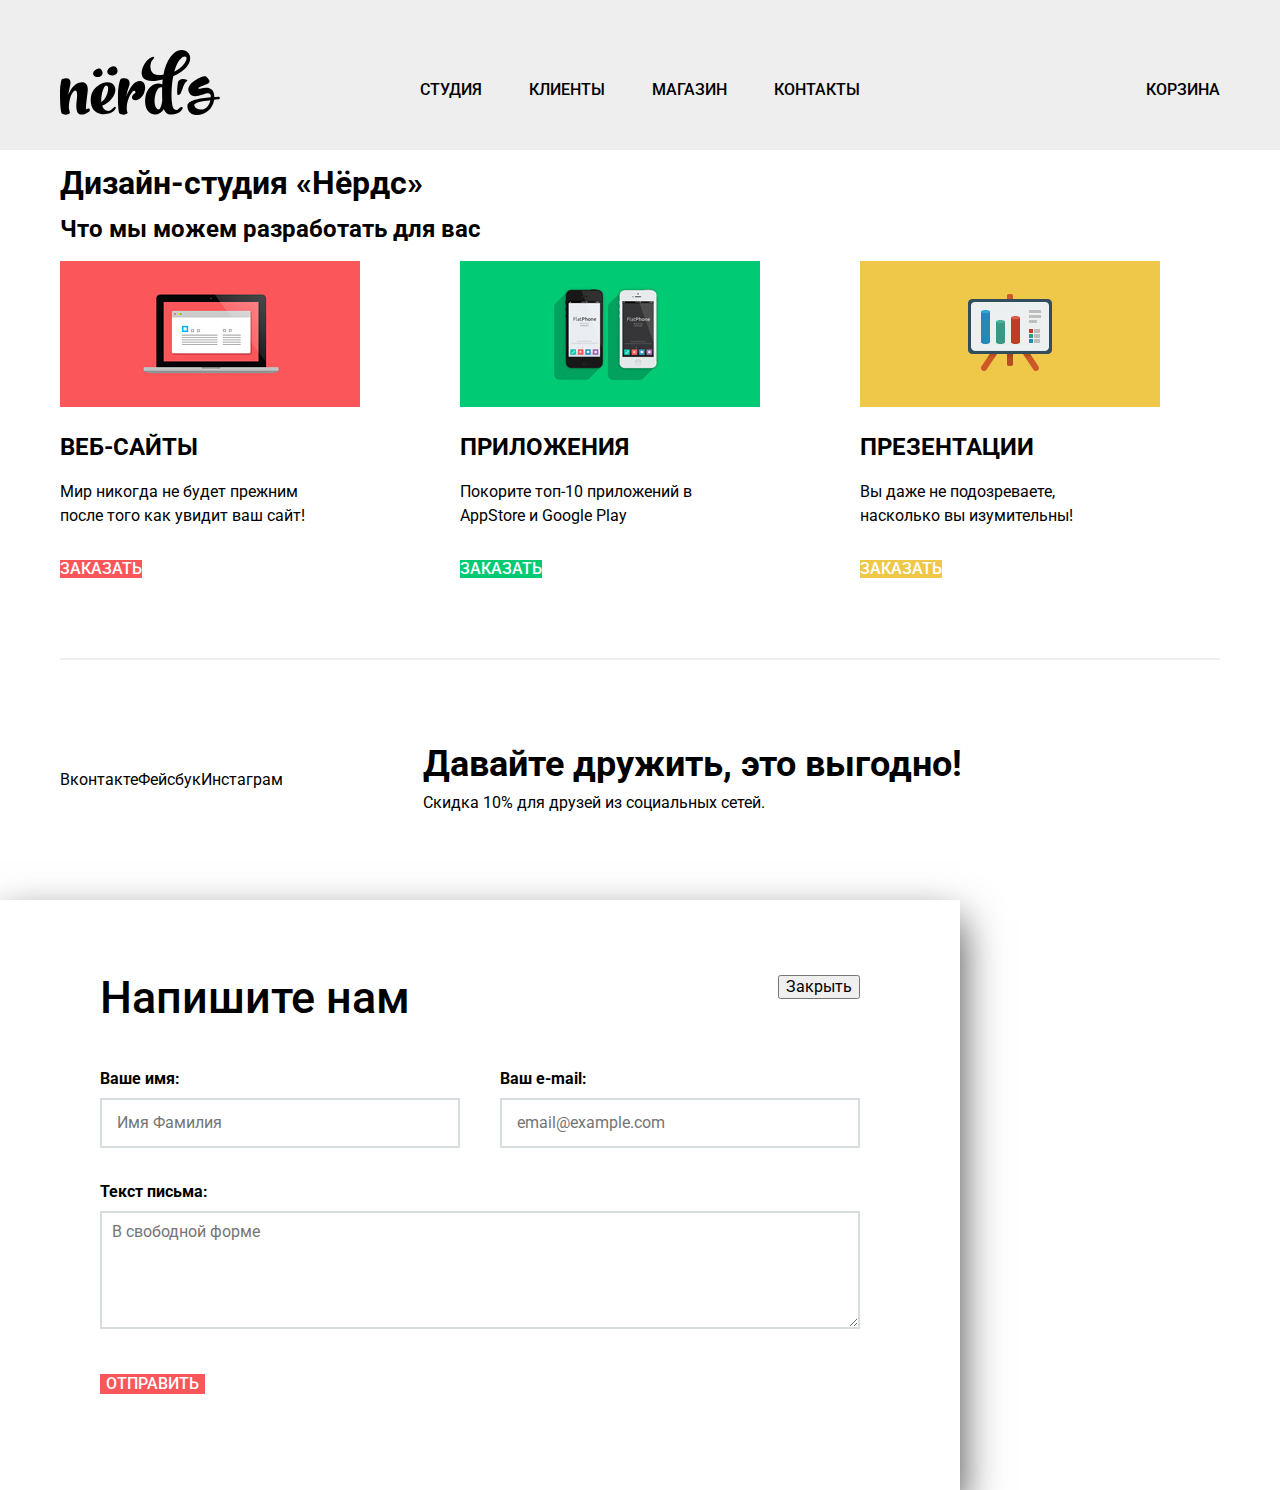
==== index.html @ fef97f1f "Основное задание: начинаем строить сетку личного проекта на флексах" ====
<!DOCTYPE html>
<html lang="ru">
<head>
    <meta charset="utf-8">
    <title> Дизайн-студия «Нёрдс»</title>
    <link href="https://fonts.googleapis.com/css?family=Roboto:400,500,700" rel="stylesheet">
    <link href="css/normalize.css" rel="stylesheet">
    <link href="css/style.css" rel="stylesheet">
</head>
<body>
    <header class="main-header">
        <div class="container">
            <nav class="main-navigation">
                <a class="main-header-logo" href="#">
                    <img src="img/nerds-logo.svg" width="160" height="65" alt="Логотип Дизайн-студии «Нёрдс»">
                </a>
                <ul class="site-navigation">
                    <li>
                        <a href="#">Студия</a>
                    </li>
                    <li>
                        <a href="#">Клиенты</a>
                    </li>
                    <li>
                        <a href="catalog.html">Магазин</a>
                    </li>
                    <li>
                        <a href="#">Контакты</a>
                    </li>
                </ul>
                <ul class="cart">
                    <li>
                        <a href="cart.html">Корзина</a>
                    </li>
                </ul>
            </nav>         
        </div>
    </header>  
    <main class="container">
        <h1 class="visually-hidden">Дизайн-студия «Нёрдс»</h1>
      
        <section class="developments">
            <h2 class="visually-hidden">Что мы можем разработать для вас</h2>
            <ul class="developments-list">
                <li class="development-item">
                    <h3>Веб-сайты</h3>
                    <img src="img/illustration-1.jpg" width="300" height="146" alt="Веб-сайты">
                    <p>
                        Мир никогда не будет прежним
                        после того как увидит ваш сайт!
                    </p>
                    <a class="button btn-buy-site" href="#">Заказать</a>            
                </li>
                <li class="development-item">
                    <h3>Приложения</h3>
                    <img src="img/illustration-2.jpg" width="300" height="146" alt="Приложения">
                    <p>
                        Покорите топ-10 приложений в
                        AppStore и Google Play
                    </p>
                    <a class="button btn-buy-app" href="#">Заказать</a>            
                </li>
                <li class="development-item">
                    <h3>Презентации</h3>
                    <img src="img/illustration-3.jpg" width="300" height="146" alt="Презентации">
                    <p>
                        Вы даже не подозреваете, 
                        насколько вы изумительны!
                    </p>
                    <a class="button btn-buy-presentation" href="#">Заказать</a>            
                </li>
            </ul>
        </section>

    </main>

    <footer class="main-footer container">
        <ul class="footer-social">
            <li>
                <a class="social-button vk" href="#">Вконтакте</a>
            </li>
            <li>
                <a class="social-button fb" href="#">Фейсбук</a>
            </li>
            <li>
                <a class="social-button inst" href="#">Инстаграм</a>
            </li>
        </ul>
        <p class="footer-text">
            <b>Давайте дружить, это выгодно!</b>
            <span>Скидка 10% для друзей из социальных сетей.</span>
        </p>
    </footer>

    <section class="modal-write-us">
        <h2>Напишите нам</h2>
        <form class="write-us-form" action="https://echo.htmlacademy.ru" method="post">
            <p>
                <label class="sub-name" for="name">Ваше имя:</label>
                <input class="name" id="name" type="text" name="name" placeholder="Имя Фамилия">
            </p>
            <p>
                <label class="sub-email" for="email">Ваш e-mail:</label>
                <input class="email" id="email" type="email" name="email" placeholder="email@example.com">
            </p>
            <p>
                <label class="sub-message" for="message">Текст письма:</label>
                <textarea class="message" id="message" name="message" placeholder="В свободной форме"></textarea>
            </p>
            <button class="button btn-write-us" type="submit">Отправить</button>
        </form>
        <button class="modal-close" type="button">Закрыть</button>
    </section>
</body>
</html>
---- css/style.css ----
body {
    margin: 0;
    padding: 0;
  
    font-family: "Roboto", Arial, sans-serif;
    font-size: 16px;
    line-height: 24px;
    font-weight: 400;
    color: #000000;
    
    background-color: #ffffff;
}

a {
    text-decoration: none;
}

.button {
    font: inherit;
    line-height: 18px;
    font-weight: 500;
    color: #ffffff;
  
    text-align: center;    
    vertical-align: middle;
    text-transform: uppercase;
  
    background-color: #fb565a;
    border: none;
}

.button:hover,
.button:focus {
    background-color: #e74246;
}

.button:active {
    color: rgba(255,255,255,0.3);

    background-color: #d7373b;
    box-shadow: inset 0px 3px 0 0 rgba(0, 1, 1, 0.1);
}

.container {
    max-width: 1160px;
    margin: 0 auto;
    padding: 0 20px;
}

.main-header {
    width: 100%;

    background-color: #eeeeee;
}

.site-navigation,
.cart,
.developments-list {
    list-style: none;
    margin: 0;
    padding: 0;
}

.site-navigation a,
.cart a {
    display: block;
    height: 34px;

    font-weight: 500;
    text-transform: uppercase;
    color: #000000;
}


.main-navigation {
    display: flex;
    padding-top:50px;
    padding-bottom: 35px;
    
    font-size: 16px;
    line-height: 30px;
    color: #000000;
}

.main-header-logo {
    width: 160px;
    height: 65px;
    margin-right: 200px;
}

.site-navigation {
    display: flex;
    justify-content: space-between;
    width: 440px;
    margin-top: 25px;
}

.cart {
    width: 80px;
    margin-top: 25px;
    margin-left:auto;

    text-align: right;  
}

.site-navigation a:hover,
.site-navigation a:focus,
.cart a:hover,
.cart a:focus {
    color: #fb565a;
}

.site-navigation a:active,
.cart:active a {
    color: rgba(0,0,0,0.3);
}
.site-navigation-current {
    border-bottom: 2px solid #fb565a;
}

.main-header-logo:hover {
    opacity: 0.8;
}

.main-header-logo:active {
    opacity: 0.3;
}

.developments-list {
    display: flex;
    padding-bottom: 80px;

    border-bottom: 2px solid #eeeeee;
}

.development-item {
    display: flex;
    flex-direction: column;
    width: 300px;
    margin-right: 100px;
}

.development-item h3 {
    margin:25px 0;
    padding:0;

    font-size: 24px;
    line-height: 30px;
    font-weight: 700;
    text-transform: uppercase;
}

.development-item p {
    margin:0;
    margin-top: -7px;
    padding:0;
    margin-bottom: 32px;
    width: 250px;

    text-align: left;
}

.development-item img {
    width: 300px;
    height: 146px;

    order: -1;
}

.development-item a {
    align-self: flex-start;
}

.btn-buy-app {
    background-color: #00ca74;
}

.btn-buy-app:hover,
.btn-buy-app:focus {
    background-color: #00bc6c;
}

.btn-buy-app:active {
    background-color: #00aa62;
}

.btn-buy-presentation {
    background-color: #efc84a;
}

.btn-buy-presentation:hover,
.btn-buy-presentation:focus {
    background-color: #eab534;
}

.btn-buy-presentation:active {
    background-color: #e5a722;
}

.main-columns {
    display:flex;
    justify-content: space-between;
}

.main-title {
    margin: 0;
    margin-bottom: 60px;
    padding: 43px 0 109px;

    font-size: 55px;
    line-height: 55px;
    font-weight: 500;
    text-align: center;
    color: #000000;

    background-color: #eeeeee;
}

.filters h2 {
    margin: 0;
    padding: 0;
}

.filters fieldset {
    margin:0;
    padding:0;

    border: none;
}

.filters fieldset:not(:last-child) {
    margin-bottom: 47px;
}

.filters legend {
    margin-bottom: 15px;

    font-size: 18px;
    line-height: 30px;
    font-weight: 700;
    text-transform: uppercase;
    color: #000000;
}

.filters ul {
    margin:0;
    padding:0;

    line-height: 20px;
    list-style: none; 
    color: #283136;
}

.filter-grid {
    display: flex;
    flex-direction: column;
    justify-content: space-between;
    min-height: 100px;
}

.filter-features {
    display: flex;
    flex-direction: column;
    justify-content: space-between;
    min-height: 180px;
}

.filter-input:disabled + label {
    opacity: 0.3;
}

.btn-filter {
    color: #000000;

    background-color: #eeeeee;
}

.btn-filter:hover,
.btn-filter:focus {
    background-color: #dfdfdf;
}

.btn-filter:active {
    color: rgba(0,0,0,0.3);

    background-color: #d5d5d5;
}

.catalog {
    width: 760px;
}

.catalog-list {
    display: flex;
    justify-content: space-between;
    flex-wrap: wrap;
    margin:0;
    padding:0;

    text-align: center;
    line-height: 18px;
    list-style: none; 
    color: #666666;
}

.catalog-item {
    width: 360px;
    margin-bottom: 33px;
}

.catalog-item-title {
    margin:0;
    padding:0;

    font-size: 18px;
    line-height: 30px;
    font-weight: 700;
    text-align: center;
    text-transform: uppercase;
    color: #000000;
}

.item-description {
    width: 240px;
    margin:0 auto;
    padding:0;

    text-align: center;
}

.catalog-item-image::before {
    content: "";

    display: block;
    width: 360px;
    height: 40px;

    background: url(../img/browser.svg) no-repeat;
    opacity: 0.12;
}

.catalog-item:hover > .catalog-item-image::before {
    opacity: 1;
}

.main-footer {
    display: flex;
    padding: 70px 0;
}

.main-footer a {
    font: inherit;
    color: #000000;
}

.footer-social {
    display: flex;
    align-items: center;
    padding:0;
    margin-right: 140px;

    list-style: none;
}

.footer-text {
    display: flex;
    flex-direction: column;
}

.footer-text b {
    font-size: 36px;
    line-height: 36px;
    font-weight: 700;
    margin-bottom: 10px;
}

.footer-text span {
    font-size: 16px;
    line-height: 22px;
    font-weight: 400;
}

.modal-write-us {
    display:flex;
    flex-direction: column;
    width: 960px;
    height: 590px;
    margin:0;
    padding: 75px 100px 85px;
    box-sizing: border-box; 
    
    font-size: 16px;
    line-height: 18px;
    font-weight: 700;
    color: #000000;
  
    background-color: #ffffff;
    box-shadow: 0px 20px 40px 0 rgba(0, 1, 1, 0.75);
}

.modal-write-us h2 {
    align-self: flex-start;
    margin:0;
    margin-bottom: 50px;
    padding:0;

    font-size: 45px;
    line-height: 45px;
    font-weight: 500;
}

.write-us-form {
    position: relative;

    display:flex;
    flex-wrap: wrap;
    justify-content: space-between;
    margin:0;
    padding:0;
}

.write-us-form p {
    display: flex;
    flex-direction: column;
    margin:0;
    padding:0;
}

.btn-write-us {
    align-self: flex-start;
}

.write-us-form input:not([type=submit]) {
    width: 360px;
    height: 50px;
    margin-top: 10px;
    padding: 0 15px;
    box-sizing: border-box; 
}

.sub-message {
    margin: 35px 0 10px;
}

.message {
    width: 760px;
    height: 118px;
    margin-bottom: 45px;
    padding: 10px;
    box-sizing: border-box;
}

.modal-close {
    position: absolute;

    align-self: flex-end;
}

.modal-write-us input,
.modal-write-us textarea {
    font: inherit;
    color: rgba(68,68,68,0.5);
    font-weight: 400;

    background-color: #ffffff;
    border: 2px solid #d7dcde;
} 

.modal-write-us input:hover,
.modal-write-us textarea:hover {
    border-color: #b4b9bb;
} 

.modal-write-us input:focus,
.modal-write-us textarea:focus {
    color: rgba(68,68,68,1);

    border-color: #000000;
} 

.modal-write-us input:invalid,
.modal-write-us textarea:invalid {
    color: #e74246;

    border-color: #e74246;
}
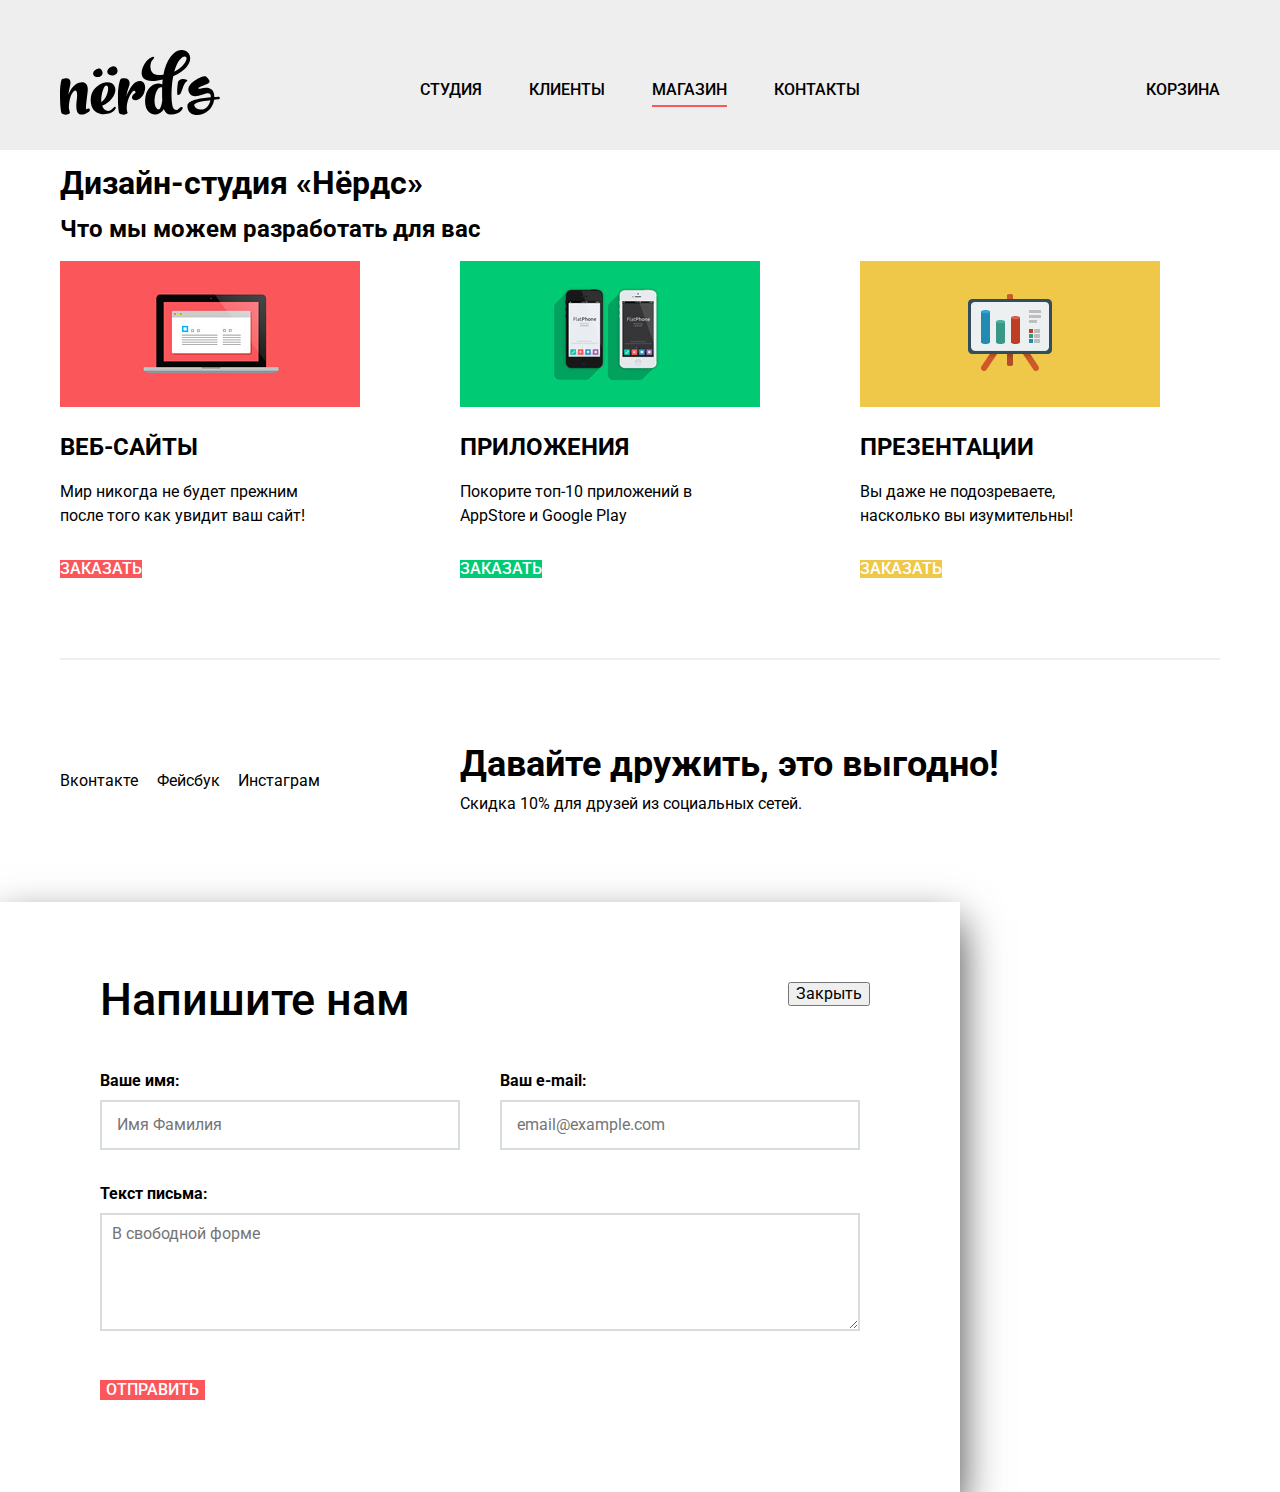
==== commit 78eece3e: "исправлено" ====
--- a/index.html
+++ b/index.html
@@ -9,32 +9,30 @@
 </head>
 <body>
     <header class="main-header">
-        <div class="container">
-            <nav class="main-navigation">
-                <a class="main-header-logo" href="#">
-                    <img src="img/nerds-logo.svg" width="160" height="65" alt="Логотип Дизайн-студии «Нёрдс»">
-                </a>
-                <ul class="site-navigation">
-                    <li>
-                        <a href="#">Студия</a>
-                    </li>
-                    <li>
-                        <a href="#">Клиенты</a>
-                    </li>
-                    <li>
-                        <a href="catalog.html">Магазин</a>
-                    </li>
-                    <li>
-                        <a href="#">Контакты</a>
-                    </li>
-                </ul>
-                <ul class="cart">
-                    <li>
-                        <a href="cart.html">Корзина</a>
-                    </li>
-                </ul>
-            </nav>         
-        </div>
+        <nav class="main-navigation container">
+            <a class="main-header-logo" href="index.html">
+                <img src="img/nerds-logo.svg" width="160" height="65" alt="Логотип Дизайн-студии «Нёрдс»">
+            </a>
+            <ul class="site-navigation">
+                <li>
+                    <a href="#">Студия</a>
+                </li>
+                <li>
+                    <a href="#">Клиенты</a>
+                </li>
+                <li>
+                    <a class="site-navigation-current" href="catalog.html">Магазин</a>
+                </li>
+                <li>
+                    <a href="#">Контакты</a>
+                </li>
+            </ul>
+            <ul class="cart">
+                <li>
+                    <a href="cart.html">Корзина</a>
+                </li>
+            </ul>
+        </nav>         
     </header>  
     <main class="container">
         <h1 class="visually-hidden">Дизайн-студия «Нёрдс»</h1>
--- a/css/style.css
+++ b/css/style.css
@@ -48,8 +48,6 @@
 }
 
 .main-header {
-    width: 100%;
-
     background-color: #eeeeee;
 }
 
@@ -64,7 +62,6 @@
 .site-navigation a,
 .cart a {
     display: block;
-    height: 34px;
 
     font-weight: 500;
     text-transform: uppercase;
@@ -74,7 +71,7 @@
 
 .main-navigation {
     display: flex;
-    padding-top:50px;
+    padding-top: 50px;
     padding-bottom: 35px;
     
     font-size: 16px;
@@ -141,8 +138,8 @@
 }
 
 .development-item h3 {
-    margin:25px 0;
-    padding:0;
+    margin: 25px 0;
+    padding: 0;
 
     font-size: 24px;
     line-height: 30px;
@@ -151,9 +148,9 @@
 }
 
 .development-item p {
-    margin:0;
+    margin: 0;
     margin-top: -7px;
-    padding:0;
+    padding: 0;
     margin-bottom: 32px;
     width: 250px;
 
@@ -161,9 +158,6 @@
 }
 
 .development-item img {
-    width: 300px;
-    height: 146px;
-
     order: -1;
 }
 
@@ -197,8 +191,8 @@
     background-color: #e5a722;
 }
 
-.main-columns {
-    display:flex;
+.catalog-grid {
+    display: flex;
     justify-content: space-between;
 }
 
@@ -222,8 +216,8 @@
 }
 
 .filters fieldset {
-    margin:0;
-    padding:0;
+    margin: 0;
+    padding: 0;
 
     border: none;
 }
@@ -243,26 +237,16 @@
 }
 
 .filters ul {
-    margin:0;
-    padding:0;
+    margin: 0;
+    padding: 0;
 
     line-height: 20px;
     list-style: none; 
     color: #283136;
 }
 
-.filter-grid {
-    display: flex;
-    flex-direction: column;
-    justify-content: space-between;
-    min-height: 100px;
-}
-
-.filter-features {
-    display: flex;
-    flex-direction: column;
-    justify-content: space-between;
-    min-height: 180px;
+.filter li:not(:last-child) {
+    padding-bottom: 20px;
 }
 
 .filter-input:disabled + label {
@@ -294,8 +278,8 @@
     display: flex;
     justify-content: space-between;
     flex-wrap: wrap;
-    margin:0;
-    padding:0;
+    margin: 0;
+    padding: 0;
 
     text-align: center;
     line-height: 18px;
@@ -309,8 +293,8 @@
 }
 
 .catalog-item-title {
-    margin:0;
-    padding:0;
+    margin: 0;
+    padding: 0;
 
     font-size: 18px;
     line-height: 30px;
@@ -322,8 +306,8 @@
 
 .item-description {
     width: 240px;
-    margin:0 auto;
-    padding:0;
+    margin: 0 auto;
+    padding: 0;
 
     text-align: center;
 }
@@ -355,19 +339,18 @@
 
 .footer-social {
     display: flex;
+    justify-content: space-between;
     align-items: center;
-    padding:0;
+    width: 260px;
+    padding: 0;
     margin-right: 140px;
 
     list-style: none;
 }
 
-.footer-text {
-    display: flex;
-    flex-direction: column;
-}
-
 .footer-text b {
+    display: block;
+
     font-size: 36px;
     line-height: 36px;
     font-weight: 700;
@@ -381,11 +364,10 @@
 }
 
 .modal-write-us {
-    display:flex;
-    flex-direction: column;
+    position: relative;
     width: 960px;
     height: 590px;
-    margin:0;
+    margin: 0;
     padding: 75px 100px 85px;
     box-sizing: border-box; 
     
@@ -399,10 +381,9 @@
 }
 
 .modal-write-us h2 {
-    align-self: flex-start;
-    margin:0;
+    margin: 0;
     margin-bottom: 50px;
-    padding:0;
+    padding: 0;
 
     font-size: 45px;
     line-height: 45px;
@@ -410,36 +391,34 @@
 }
 
 .write-us-form {
-    position: relative;
-
-    display:flex;
+    display: flex;
     flex-wrap: wrap;
     justify-content: space-between;
-    margin:0;
-    padding:0;
+    margin: 0;
+    padding: 0;
 }
 
 .write-us-form p {
-    display: flex;
-    flex-direction: column;
-    margin:0;
-    padding:0;
+    margin: 0;
+    padding: 0;
 }
 
 .btn-write-us {
     align-self: flex-start;
 }
 
-.write-us-form input:not([type=submit]) {
+.sub-message {
+    display: block;
+    margin: 35px 0 10px;
+}
+
+.write-us-form input {
+    display: block;
     width: 360px;
     height: 50px;
     margin-top: 10px;
     padding: 0 15px;
     box-sizing: border-box; 
-}
-
-.sub-message {
-    margin: 35px 0 10px;
 }
 
 .message {
@@ -452,8 +431,8 @@
 
 .modal-close {
     position: absolute;
-
-    align-self: flex-end;
+    top: 80px;
+    right: 90px;
 }
 
 .modal-write-us input,
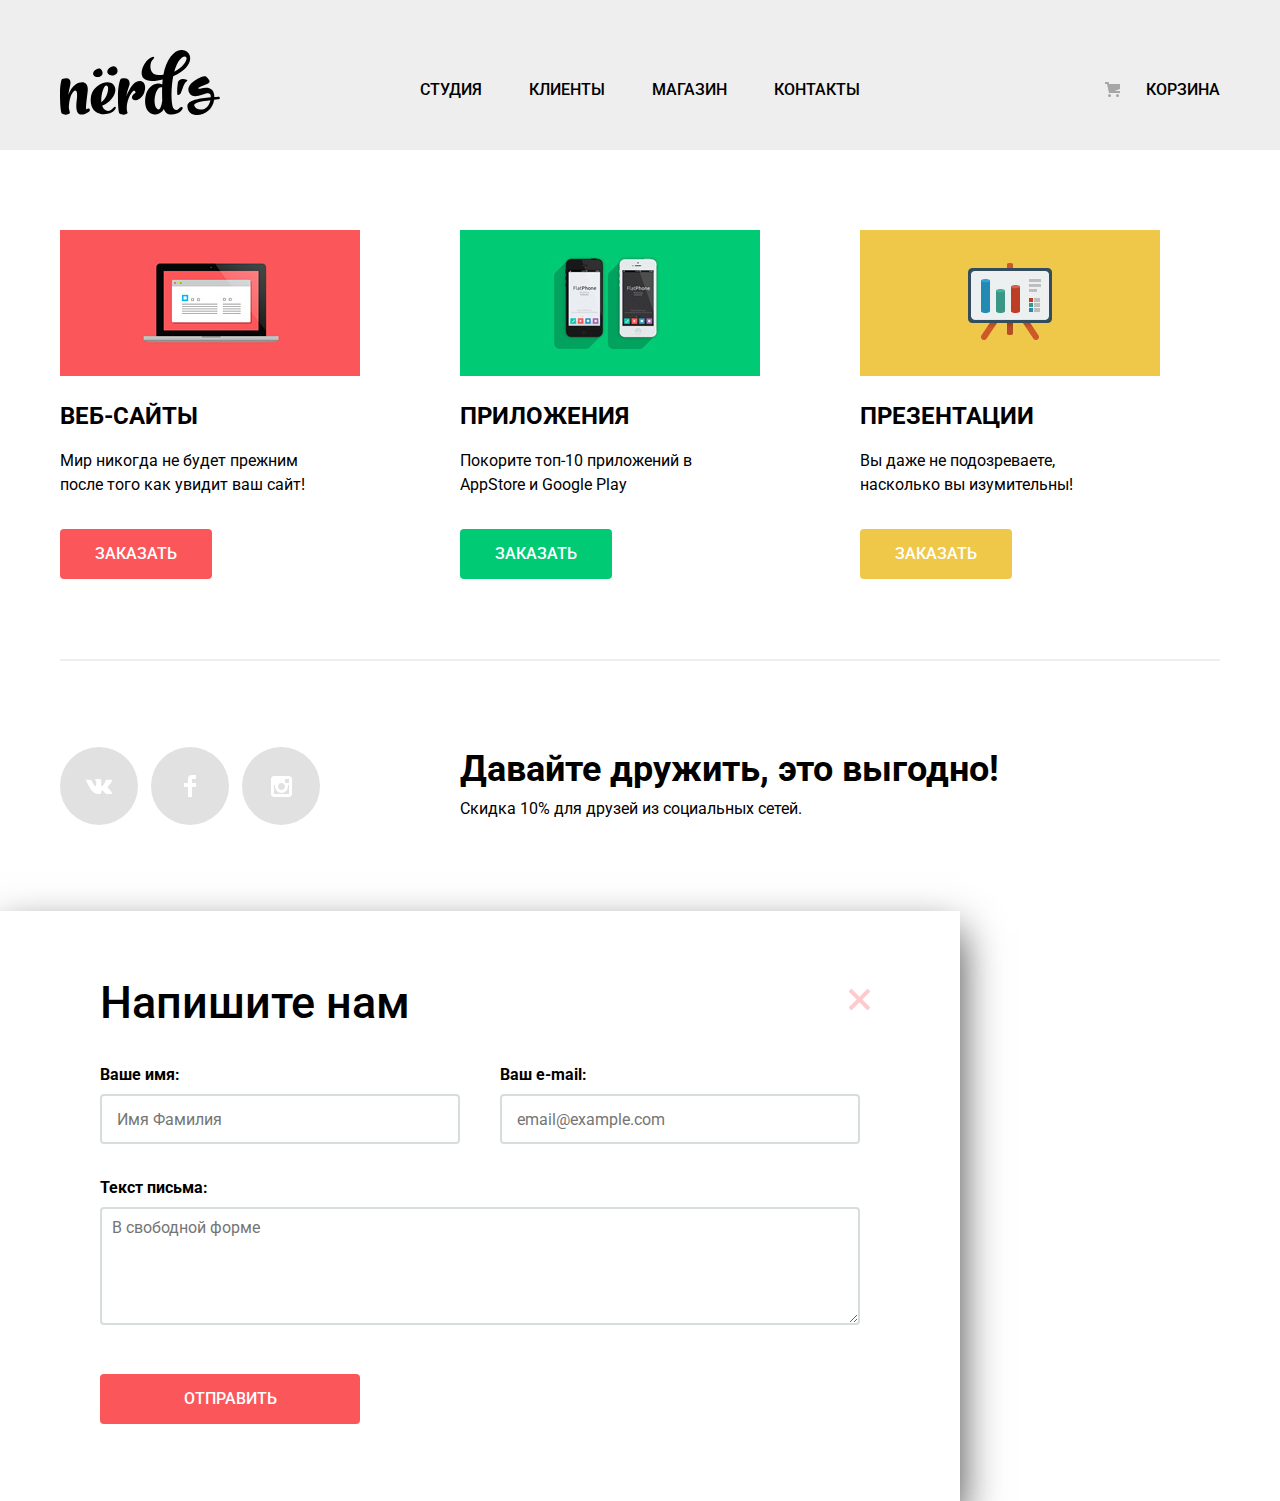
==== commit 3b2b20b6: "Основное задание: декоративные элементы личного проекта" ====
--- a/index.html
+++ b/index.html
@@ -3,14 +3,14 @@
 <head>
     <meta charset="utf-8">
     <title> Дизайн-студия «Нёрдс»</title>
-    <link href="https://fonts.googleapis.com/css?family=Roboto:400,500,700" rel="stylesheet">
+    <link href="https://fonts.googleapis.com/css?family=Roboto:400,500,700&amp;subset=cyrillic" rel="stylesheet">
     <link href="css/normalize.css" rel="stylesheet">
     <link href="css/style.css" rel="stylesheet">
 </head>
 <body>
     <header class="main-header">
         <nav class="main-navigation container">
-            <a class="main-header-logo" href="index.html">
+            <a class="main-header-logo" href="#">
                 <img src="img/nerds-logo.svg" width="160" height="65" alt="Логотип Дизайн-студии «Нёрдс»">
             </a>
             <ul class="site-navigation">
@@ -21,7 +21,7 @@
                     <a href="#">Клиенты</a>
                 </li>
                 <li>
-                    <a class="site-navigation-current" href="catalog.html">Магазин</a>
+                    <a href="catalog.html">Магазин</a>
                 </li>
                 <li>
                     <a href="#">Контакты</a>
@@ -75,13 +75,19 @@
     <footer class="main-footer container">
         <ul class="footer-social">
             <li>
-                <a class="social-button vk" href="#">Вконтакте</a>
+                <a class="social-button vk" href="#">
+                    <span class="visually-hidden">Вконтакте</span>
+                </a>
             </li>
             <li>
-                <a class="social-button fb" href="#">Фейсбук</a>
+                <a class="social-button fb" href="#">
+                    <span class="visually-hidden">Фейсбук</span>
+                </a>
             </li>
             <li>
-                <a class="social-button inst" href="#">Инстаграм</a>
+                <a class="social-button inst" href="#">
+                    <span class="visually-hidden">Инстаграм</span>
+                </a>
             </li>
         </ul>
         <p class="footer-text">
@@ -107,7 +113,9 @@
             </p>
             <button class="button btn-write-us" type="submit">Отправить</button>
         </form>
-        <button class="modal-close" type="button">Закрыть</button>
+        <button class="modal-close" type="button">
+            <span class="visually-hidden">Закрыть</span>
+        </button>
     </section>
 </body>
 </html>--- a/css/style.css
+++ b/css/style.css
@@ -15,17 +15,37 @@
     text-decoration: none;
 }
 
+.visually-hidden:not(:focus):not(:active),
+.filter-option .visually-hidden {
+  position: absolute;
+
+  width: 1px;
+  height: 1px;
+  margin: -1px;
+  border: 0;
+  padding: 0;
+
+  white-space: nowrap;
+
+  clip-path: inset(100%);
+  clip: rect(0 0 0 0);
+  overflow: hidden;
+}
+
 .button {
+    display: inline-block;
+    padding: 16px 35px;
+
     font: inherit;
     line-height: 18px;
     font-weight: 500;
-    color: #ffffff;
-  
     text-align: center;    
     vertical-align: middle;
     text-transform: uppercase;
+    color: #ffffff;
   
     background-color: #fb565a;
+    border-radius: 4px;
     border: none;
 }
 
@@ -62,6 +82,7 @@
 .site-navigation a,
 .cart a {
     display: block;
+    padding-bottom: 2px;
 
     font-weight: 500;
     text-transform: uppercase;
@@ -93,11 +114,26 @@
 }
 
 .cart {
-    width: 80px;
+    position: relative;
+
+    width: 115px;
     margin-top: 25px;
     margin-left:auto;
 
     text-align: right;  
+}
+
+.cart::before {
+    content: "";
+
+    position: absolute;
+    top: 7px;
+    right: 100px;
+
+    width: 15px;
+    height: 15px;
+
+    background: url(../img/cart-icon.svg) no-repeat;
 }
 
 .site-navigation a:hover,
@@ -125,7 +161,7 @@
 
 .developments-list {
     display: flex;
-    padding-bottom: 80px;
+    padding: 80px 0;
 
     border-bottom: 2px solid #eeeeee;
 }
@@ -191,11 +227,6 @@
     background-color: #e5a722;
 }
 
-.catalog-grid {
-    display: flex;
-    justify-content: space-between;
-}
-
 .main-title {
     margin: 0;
     margin-bottom: 60px;
@@ -210,6 +241,15 @@
     background-color: #eeeeee;
 }
 
+.catalog-grid {
+    display: flex;
+    justify-content: space-between;
+}
+
+.filters {
+    min-width: 260px;
+}
+
 .filters h2 {
     margin: 0;
     padding: 0;
@@ -245,15 +285,68 @@
     color: #283136;
 }
 
+.filters li {
+    position: relative;
+    
+    padding-left: 35px;
+}
+
 .filter li:not(:last-child) {
     padding-bottom: 20px;
 }
 
+.filter-input-radio + label::before {
+    content: "";
+
+    position: absolute;
+    top: -3px;
+    left: 0;
+
+    width: 25px;
+    height: 25px;
+
+    background: url(../img/radio-off.svg) no-repeat;
+    opacity: 0.4;
+}
+
+.filter-input-radio:checked + label::before {
+    background: url(../img/radio-on.svg) no-repeat;
+}
+
+.filter-input-checkbox + label::before {
+    content: "";
+
+    position: absolute;
+    top: -3px;
+    left: 0;
+
+    width: 27px;
+    height: 23px;
+
+    background: url(../img/checkbox-off.svg) no-repeat;
+    opacity: 0.4;
+}
+
+.filter-input-checkbox:checked + label::before {
+    background: url(../img/checkbox-on.svg) no-repeat;
+}
+
 .filter-input:disabled + label {
     opacity: 0.3;
 }
 
+.filter-input:disabled + label::before {
+    opacity: 0.1;
+}
+
+.filter-input:not([disabled]):hover + label::before,
+.filter-input:not([disabled]):focus + label::before {
+    opacity: 1;
+}
+
 .btn-filter {
+    width: 100%;
+
     color: #000000;
 
     background-color: #eeeeee;
@@ -288,13 +381,30 @@
 }
 
 .catalog-item {
+    position: relative;
+
     width: 360px;
     margin-bottom: 33px;
 }
 
+.catalog-item-hover {
+    position: absolute;
+    bottom: 0;
+    left: 0;
+    
+    display: none;
+    width: 360px;
+    min-height: 231px;
+    box-sizing: border-box;
+
+    background-color: #eeeeee;
+}
+
 .catalog-item-title {
     margin: 0;
     padding: 0;
+    padding-top: 27px;
+    padding-bottom: 10px;
 
     font-size: 18px;
     line-height: 30px;
@@ -305,11 +415,29 @@
 }
 
 .item-description {
-    width: 240px;
+    width: 190px;
     margin: 0 auto;
     padding: 0;
+    padding-bottom: 30px;
 
     text-align: center;
+}
+
+li:nth-child(2) .item-description,
+li:nth-child(5) .item-description,
+li:nth-child(6) .item-description {
+    width: 230px;
+}
+
+.catalog-item:hover > .catalog-item-hover {
+    display: block;
+}
+
+.catalog-item-hover .button {
+    margin-bottom: 44px;
+
+    min-width: 200px;
+    box-sizing: border-box;
 }
 
 .catalog-item-image::before {
@@ -329,6 +457,7 @@
 
 .main-footer {
     display: flex;
+    align-items: center;
     padding: 70px 0;
 }
 
@@ -346,6 +475,56 @@
     margin-right: 140px;
 
     list-style: none;
+}
+
+.footer-social li {
+    position: relative;
+}
+
+.social-button::before {
+    content: "";
+
+    display: block;
+    width: 78px;
+    height: 78px;
+    border-radius: 50%;
+
+    background-color: #e1e1e1;
+}
+
+.social-button::after {
+    content: "";
+
+    position: absolute;
+    top: 0;
+    right: 0;
+
+    display: block;
+    width: 78px;
+    height: 78px;
+
+    background: url(../img/vk-icon.svg) 50% 50% no-repeat;
+}
+
+.fb::after {
+    background: url(../img/fb-icon.svg) 50% 50% no-repeat;
+}
+
+.inst::after {
+    background: url(../img/insta-icon.svg) 50% 50% no-repeat;
+}
+
+.social-button:hover::before,
+.social-button:focus::before {
+    background-color: #e74246;
+}
+
+.social-button:active::before {
+    background-color: #d7373b;
+}
+
+.footer-social li:active > .social-button::after {
+    opacity: 0.3;
 }
 
 .footer-text b {
@@ -368,7 +547,7 @@
     width: 960px;
     height: 590px;
     margin: 0;
-    padding: 75px 100px 85px;
+    padding: 69px 100px 85px;
     box-sizing: border-box; 
     
     font-size: 16px;
@@ -382,7 +561,7 @@
 
 .modal-write-us h2 {
     margin: 0;
-    margin-bottom: 50px;
+    margin-bottom: 41px;
     padding: 0;
 
     font-size: 45px;
@@ -405,6 +584,7 @@
 
 .btn-write-us {
     align-self: flex-start;
+    min-width: 260px;
 }
 
 .sub-message {
@@ -431,8 +611,34 @@
 
 .modal-close {
     position: absolute;
-    top: 80px;
+    top: 78px;
     right: 90px;
+
+    padding: 0;
+    margin: 0;
+
+    background-color: transparent;
+    border: none;
+}
+
+.modal-close::before {
+    content: "";
+
+    display: block;
+    width: 21px;
+    height: 21px;
+
+    background: url(../img/close-cross.svg) no-repeat;
+    opacity: 0.3;
+}
+
+.modal-close:hover::before,
+.modal-close:focus::before {
+    opacity: 1;
+}
+
+.modal-close:active::before {
+    opacity: 0.1;
 }
 
 .modal-write-us input,
@@ -443,6 +649,7 @@
 
     background-color: #ffffff;
     border: 2px solid #d7dcde;
+    border-radius: 4px;
 } 
 
 .modal-write-us input:hover,
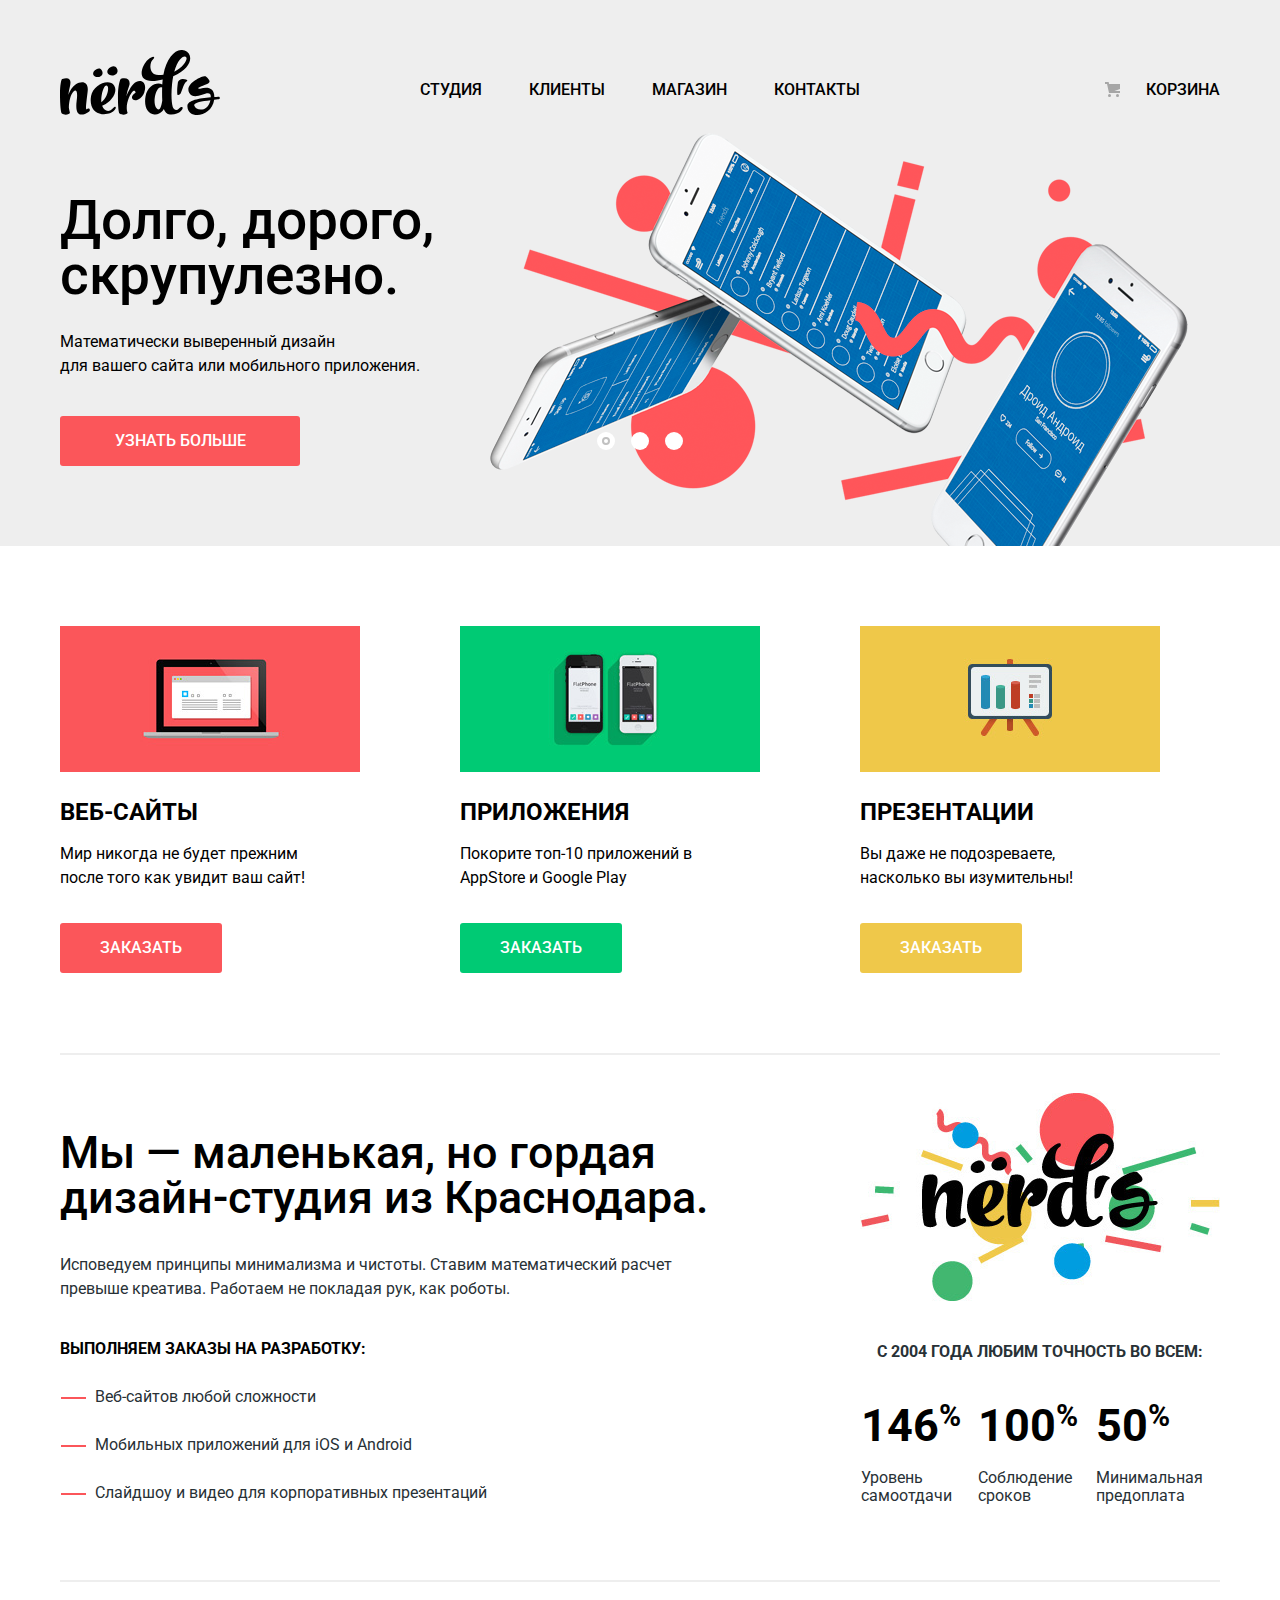
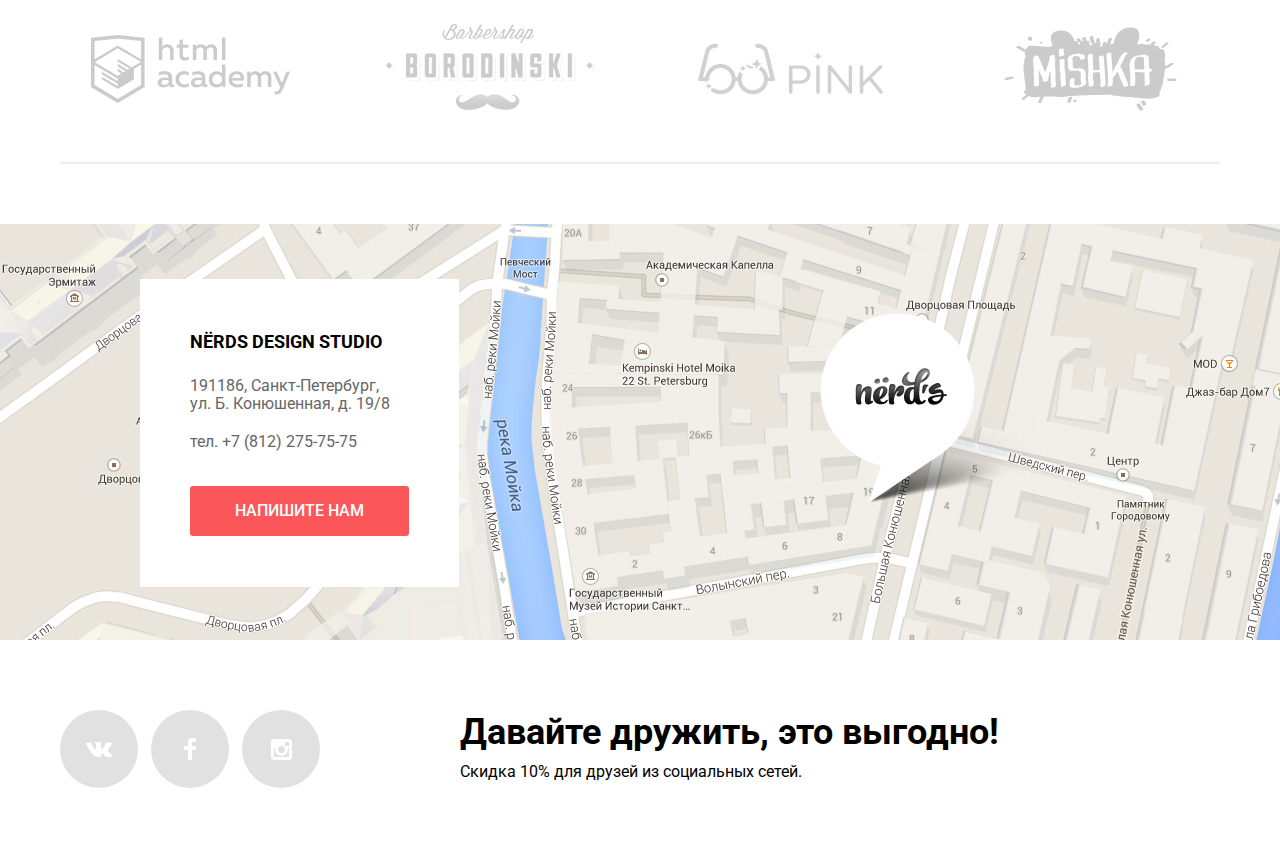
==== commit 338136bb: "Основное задание: завершаем вёрстку личного проекта." ====
--- a/index.html
+++ b/index.html
@@ -34,40 +34,168 @@
             </ul>
         </nav>         
     </header>  
-    <main class="container">
+    <main>
+
         <h1 class="visually-hidden">Дизайн-студия «Нёрдс»</h1>
       
-        <section class="developments">
-            <h2 class="visually-hidden">Что мы можем разработать для вас</h2>
-            <ul class="developments-list">
-                <li class="development-item">
-                    <h3>Веб-сайты</h3>
-                    <img src="img/illustration-1.jpg" width="300" height="146" alt="Веб-сайты">
+        <section class="slider">
+
+            <div class="container">
+                <h2 class="visually-hidden">Преимущества</h2>
+                <input class="visually-hidden" type="radio" id="product-1" name="toggle" checked>
+                <input class="visually-hidden" type="radio" id="product-2" name="toggle">
+                <input class="visually-hidden" type="radio" id="product-3" name="toggle">
+                <div class="slider-controls">
+                    <label class="slider-controls-item slider-controls-item--1" for="product-1">Первый</label>
+                    <label class="slider-controls-item slider-controls-item--2" for="product-2">Второй</label>
+                    <label class="slider-controls-item slider-controls-item--3" for="product-3">Третий</label>
+                </div>
+                <ul class="slider-list">
+                    <li class="slider-item">
+                        <h3>Долго, дорого,<br> скрупулезно.</h3>
+                        <p>Математически выверенный дизайн<br> для вашего сайта или мобильного приложения.</p>
+                        <a class="slider-item-button button" href="#">Узнать больше</a>
+                    </li>
+                    <li class="slider-item">
+                        <h3>Любим математику как никто другой</h3>
+                        <p>Никакого креатива, только математические формулы для расчета идеальных пропорций.</p>
+                        <a class="slider-item-button button" href="#">Узнать больше</a>
+                    </li>
+                    <li class="slider-item">
+                        <h3>Только ночь,<br> только хардкор</h3>
+                        <p>Работать днем, как все? Мы против этого.<br> Ближе к полуночи работа только начинается.</p>
+                        <a class="slider-item-button button" href="#">Узнать больше</a>
+                    </li>
+                </ul>  
+            </div>
+
+        </section>
+        
+        <div class="container">
+            <section class="developments">
+
+                <h2 class="visually-hidden">Что мы можем разработать для вас</h2>
+
+                <ul class="developments-list">
+                    <li class="development-item">
+                        <h3>Веб-сайты</h3>
+                        <img src="img/illustration-1.jpg" width="300" height="146" alt="Веб-сайты">
+                        <p>
+                            Мир никогда не будет прежним
+                            после того как увидит ваш сайт!
+                        </p>
+                        <a class="button btn-buy-site" href="#">Заказать</a>            
+                    </li>
+                    <li class="development-item">
+                        <h3>Приложения</h3>
+                        <img src="img/illustration-2.jpg" width="300" height="146" alt="Приложения">
+                        <p>
+                            Покорите топ-10 приложений в
+                            AppStore и Google Play
+                        </p>
+                        <a class="button btn-buy-app" href="#">Заказать</a>            
+                    </li>
+                    <li class="development-item">
+                        <h3>Презентации</h3>
+                        <img src="img/illustration-3.jpg" width="300" height="146" alt="Презентации">
+                        <p>
+                            Вы даже не подозреваете, 
+                            насколько вы изумительны!
+                        </p>
+                        <a class="button btn-buy-presentation" href="#">Заказать</a>            
+                    </li>
+                </ul>
+
+            </section>
+
+            <section class="studio">
+
+                <h2 class="visually-hidden">О нас</h2>
+        
+                <div class="about-us">
+                    <b>Мы — маленькая, но гордая дизайн-студия из Краснодара.</b>
                     <p>
-                        Мир никогда не будет прежним
-                        после того как увидит ваш сайт!
+                        Исповедуем принципы минимализма и чистоты. Ставим математический расчет
+                        превыше креатива. Работаем не покладая рук, как роботы.
                     </p>
-                    <a class="button btn-buy-site" href="#">Заказать</a>            
-                </li>
-                <li class="development-item">
-                    <h3>Приложения</h3>
-                    <img src="img/illustration-2.jpg" width="300" height="146" alt="Приложения">
-                    <p>
-                        Покорите топ-10 приложений в
-                        AppStore и Google Play
-                    </p>
-                    <a class="button btn-buy-app" href="#">Заказать</a>            
-                </li>
-                <li class="development-item">
-                    <h3>Презентации</h3>
-                    <img src="img/illustration-3.jpg" width="300" height="146" alt="Презентации">
-                    <p>
-                        Вы даже не подозреваете, 
-                        насколько вы изумительны!
-                    </p>
-                    <a class="button btn-buy-presentation" href="#">Заказать</a>            
-                </li>
-            </ul>
+                    <ul>
+                        <h3>Выполняем заказы на разработку:</h3>
+                        <li>Веб-сайтов любой сложности</li>
+                        <li>Мобильных приложений для iOS и Android</li>
+                        <li>Слайдшоу и видео для корпоративных презентаций</li>
+                    </ul>
+                </div>
+        
+                <table class="our-statistics">
+                    <caption>с 2004 года Любим точность во всем:</caption>
+                    <tr>
+                        <td>146<sup>%</sup></td>
+                        <td>100<sup>%</sup></td>
+                        <td>50<sup>%</sup></td>
+                    </tr>
+                    <tr>
+                        <th>Уровень самоотдачи</th>
+                        <th>Соблюдение сроков</td>
+                        <th>Минимальная предоплата</th>
+                    </tr>
+                </table>
+        
+            </section>
+            
+            <section class="clients">
+
+                <h2 class="visually-hidden">Наши клиенты</h2>
+
+                <ul class="clients-list">
+                    <li>
+                        <a href="#">
+                            <img src="img/logo-1.png" width="199" height="68" alt="HTML Academy">
+                        </a>
+                    </li>
+                    <li>
+                        <a href="#">
+                            <img src="img/logo-2.png" width="209" height="90" alt="BARBERSHOP">
+                        </a>
+                    </li>
+                    <li>
+                        <a href="#">
+                            <img src="img/logo-3.png" width="185" height="52" alt="PINK">
+                        </a>
+                    </li>
+                    <li>
+                        <a href="#">
+                            <img src="img/logo-4.png" width="173" height="84" alt="MISHKA">
+                        </a>
+                    </li>
+                </ul>
+
+            </section>
+
+        </div>
+                  
+        <section class="contacts">
+
+            <h2 class="visually-hidden">Контакты</h2>
+            
+            <div class="contacts-centering"></div>
+                <div class="map">
+                    <img src="img/map.jpg" width="1440" height="416" alt="Наш адрес на карте">
+                    <div class="write-us">
+                        <h3>NЁRDS DESIGN STUDIO</h3>
+                        <address>
+                            <p class="adress">
+                                191186, Санкт-Петербург, 
+                                ул. Б. Конюшенная, д. 19/8
+                            </p>
+                            <p class="phone">
+                            тел. +7 (812) 275-75-75
+                            </p>
+                        </address>
+                        <button class="button btn-contacts" type="button">Напишите нам</button>
+                    </div>
+                </div>
+            </div>
+
         </section>
 
     </main>
--- a/css/style.css
+++ b/css/style.css
@@ -16,7 +16,8 @@
 }
 
 .visually-hidden:not(:focus):not(:active),
-.filter-option .visually-hidden {
+.filter-option .visually-hidden,
+.slider input {
   position: absolute;
 
   width: 1px;
@@ -34,7 +35,7 @@
 
 .button {
     display: inline-block;
-    padding: 16px 35px;
+    padding: 16px 40px;
 
     font: inherit;
     line-height: 18px;
@@ -45,7 +46,7 @@
     color: #ffffff;
   
     background-color: #fb565a;
-    border-radius: 4px;
+    border-radius: 3px;
     border: none;
 }
 
@@ -93,7 +94,6 @@
 .main-navigation {
     display: flex;
     padding-top: 50px;
-    padding-bottom: 35px;
     
     font-size: 16px;
     line-height: 30px;
@@ -118,7 +118,7 @@
 
     width: 115px;
     margin-top: 25px;
-    margin-left:auto;
+    margin-left: auto;
 
     text-align: right;  
 }
@@ -159,6 +159,134 @@
     opacity: 0.3;
 }
 
+.slider {
+    position: relative;
+    
+    background-color: #eeeeee;
+}
+  
+.slider-controls {
+    position: absolute;
+    left: 50%;
+    bottom: 104px;
+    z-index: 100;
+    
+    width: 160px;
+    height: 18px;
+  
+    text-align: center;
+    font-size: 0;
+    transform: translateX(-50%);
+}
+  
+.slider-controls label {
+    position: relative;
+    
+    display: inline-block;
+    width: 18px;
+    height: 18px;
+    padding: 8px;
+    
+    border-radius: 50%;
+    cursor: pointer;
+}
+  
+.slider-controls label::after {
+    content: "";
+    
+    position: absolute;
+    top: 8px;
+    left: 8px;
+    z-index: 1;
+    
+    width: 18px;
+    height: 18px;
+    
+    background: #ffffff;
+    
+    border-radius: 50%;
+}
+  
+.slider-list {
+    margin: 0;
+    padding: 0;
+    
+    list-style: none;
+}
+  
+  .slider-item {
+    display: none;
+    padding: 78px 0 80px 0;
+}
+  
+.slider-item:nth-child(1) {
+    background-image: url("../img/slide1.png");
+    background-repeat: no-repeat;
+    background-position: 93% 18px;
+}
+  
+.slider-item:nth-child(2) {
+    background-image: url("../img/slide2.png");
+    background-repeat: no-repeat;
+    background-position: 100% 0;
+}
+  
+.slider-item:nth-child(3) {
+    background-image: url("../img/slide3.png");
+    background-repeat: no-repeat;
+    background-position: 100% 20px;
+}
+  
+#product-1:checked ~ .slider-list .slider-item:nth-child(1) {
+    display: block;
+}
+  
+  #product-2:checked ~ .slider-list .slider-item:nth-child(2) {
+    display: block;
+}
+  
+#product-3:checked ~ .slider-list .slider-item:nth-child(3) {
+    display: block;
+}
+  
+#product-1:checked ~ .slider-controls .slider-controls-item--1::before,
+#product-2:checked ~ .slider-controls .slider-controls-item--2::before,
+#product-3:checked ~ .slider-controls .slider-controls-item--3::before {
+    content: "";
+    position: absolute;
+    left: 50%;
+    top: 50%;
+    z-index: 2;
+    width: 4px;
+    height: 4px;
+    margin: -4px;
+    background-color: inherit;
+    border: 2px solid #c1c1c1;
+    border-radius: 50%;
+}
+  
+.slider-item h3 {
+    max-width: 600px;
+    margin: 0;
+    margin-bottom: 27px;
+    
+    font-size: 55px;
+    line-height: 55px;
+    font-weight: 500;
+}
+  
+.slider-item p {
+    max-width: 430px;
+    margin: 0;
+    margin-bottom: 38px;
+}
+  
+.slider-item-button {
+    display: block;
+    width: 240px;
+    padding: 16px 0;
+}
+
 .developments-list {
     display: flex;
     padding: 80px 0;
@@ -185,9 +313,9 @@
 
 .development-item p {
     margin: 0;
-    margin-top: -7px;
-    padding: 0;
-    margin-bottom: 32px;
+    margin-top: -10px;
+    padding: 0;
+    margin-bottom: 33px;
     width: 250px;
 
     text-align: left;
@@ -227,10 +355,217 @@
     background-color: #e5a722;
 }
 
+.studio {
+    padding-top: 75px;
+    padding-bottom: 75px;
+
+    display: flex;
+    justify-content: space-between;
+
+    color: #283136;
+    
+    border-bottom: 2px solid #eeeeee;
+    background: url(../img/nerds-illustration.jpg) 100% 38px no-repeat;
+}
+
+.about-us {
+    width: 650px;
+}
+
+.about-us b {
+    margin: 0;
+    padding: 0;
+
+    font-size: 45px;
+    line-height: 45px;
+    font-weight: 500;
+    color: #000000;
+}
+
+.about-us p {
+    margin: 0;
+    padding: 33px 0 36px;
+
+    line-height: 24px;
+}
+
+.about-us ul {
+    margin: 0;
+    padding: 0;
+
+    list-style: none;
+}
+
+.about-us h3 {
+    margin: 0;
+    padding: 0;
+
+    font-size: 16px;
+    font-weight: 700;
+    text-transform: uppercase;
+    color: #000000;
+}
+
+.about-us li {
+    position: relative;
+
+    margin-top: 24px;
+    padding-left: 35px;
+}
+
+.about-us li::before {
+    content: "";
+
+    position: absolute;
+    top: 50%;
+    left: 1px;
+
+    width: 25px;
+    height: 2px;
+
+    background-color: #fb565a;
+}
+
+.our-statistics {
+    align-self: flex-end;
+    width: 360px;
+
+    border-collapse: collapse;
+}
+
+.our-statistics caption {
+    margin-bottom: 56px;
+
+    font-weight: 700;
+    line-height: 24px;
+    text-transform: uppercase;
+}
+
+.our-statistics td,
+.our-statistics th {
+    width: 100px;
+    padding-bottom: 37px;
+
+    vertical-align: top;
+    text-align: left;
+}
+
+.our-statistics td {
+    font-size: 45px;
+    line-height: 10px;
+    font-weight: 700;
+    color: #000000;
+}
+
+.our-statistics th {
+    padding-bottom: 0;
+
+    line-height: 18px;
+    font-weight: 400;
+}
+
+.our-statistics sup {
+    font-size: 30px;
+}
+
+.clients {
+    border-bottom: 2px solid #eeeeee;
+}
+
+.clients-list {
+    display: flex;
+    align-items: center;
+    justify-content: center;
+    flex-wrap: wrap;
+    min-height: 200px;
+    margin: 0;
+    margin: 0 -20px;
+    margin-bottom: -20px;
+    padding: 20px 0;
+    box-sizing: border-box;
+
+    list-style: none;
+}
+
+.clients-list li {
+    width: 260px;
+    margin: 0 20px;
+    margin-bottom: 20px;
+
+    text-align: center;
+
+    opacity: 0.2;
+}
+
+.clients-list li:hover,
+.clients-list li:focus {
+    opacity: 1;
+}
+
+.clients-list li:active {
+    opacity: 0.1;
+}
+
+.contacts {
+    background-color: #e9e5dc;
+}
+
+.map {
+    position: relative;
+
+    width: 1440px;
+    height: 416px;
+    margin: 0 auto;
+    margin-top: 60px;
+}
+
+.write-us {
+    position: absolute;
+    top: 55px;
+    left: 140px;
+
+    min-width: 319px;
+    min-height: 308px;
+    padding: 48px 50px;
+    box-sizing: border-box;
+
+    background-color: #ffffff;
+}
+
+.write-us h3 {
+    margin: 0;
+    padding: 0;
+    margin-bottom: 20px;
+
+    font-size: 18px;
+    line-height: 30px;
+    font-weight: 700;
+}
+
+.write-us p {
+    margin: 0;
+    padding: 0;
+    
+    line-height: 18px;
+    font-style: initial;
+
+    color: #666666;
+}
+
+.write-us .adress {
+    width: 210px;
+    margin-bottom: 20px;
+}
+
+.btn-contacts {
+    min-width: 219px;
+    margin-top: 35px;
+}
+
 .main-title {
     margin: 0;
-    margin-bottom: 60px;
-    padding: 43px 0 109px;
+    margin-bottom: 55px;
+    padding: 76px 0 108px;
 
     font-size: 55px;
     line-height: 55px;
@@ -276,6 +611,104 @@
     color: #000000;
 }
 
+.filters fieldset.filter-item {
+    width: 260px;
+    margin: 0;
+    margin-bottom: 58px;
+    padding: 0;
+    
+    border: none;
+}
+
+.filter-item legend {
+    margin-bottom: 0;
+}
+
+.range-filter {
+    width: 260px;
+    margin-top: 49px;
+}
+  
+.range-controls {
+    position: relative;
+    
+    height: 41px;
+    margin-bottom: 15px;
+    padding-top: 39px;
+    padding-right: 20px;
+    padding-left: 20px;
+    
+    background-color: #f1f1f1;
+    
+    border-radius: 5px;
+}
+  
+.range-controls .scale {
+    height: 2px;
+  
+    background: #d7dcde;
+}
+  
+.range-controls .bar {
+    width: 70%;
+    height: 2px;
+  
+    background: #00ca74;
+}
+  
+.range-controls .toggle {
+    position: absolute;
+    top: 30px;
+    left: 0;
+    
+    width: 4px;
+    height: 4px;
+    padding: 0;
+  
+    border: 8px solid #ffffff;
+    background-color: #ababab;
+    box-shadow: 0 2px 1px 0 #cfcfcf;
+    border-radius: 50%;
+    cursor: pointer;
+}
+  
+.range-controls .toggle-min {
+    left: 17px;
+}
+  
+.range-controls .toggle-max {
+    left: 160px;
+}
+  
+.price-controls {
+    font-size: 0;
+}
+  
+.price-controls label {
+    display: inline-block;
+    width: 50%;
+    
+    font-size: 16px;
+    text-transform: uppercase;
+}
+  
+.price-controls input {
+    width: 60px;
+    padding: 8px 10px;
+    margin-left: 10px;
+    
+    text-align: center;
+    color: #283136;
+    
+    border: none;
+    border-radius: 5px;
+    background: #f1f1f1;
+}
+  
+.max-price {
+    text-align: right;
+}  
+
 .filters ul {
     margin: 0;
     padding: 0;
@@ -361,6 +794,92 @@
     color: rgba(0,0,0,0.3);
 
     background-color: #d5d5d5;
+}
+
+.catalog-sorting {
+    display: flex;
+    align-items: center;
+    flex-wrap: wrap;
+    padding: 0;
+    margin: 0;
+    margin-bottom: 55px;
+}
+
+.catalog-sorting ul {
+    display: flex;
+    flex-wrap: wrap;
+    padding: 0;
+    margin: 0;
+
+    list-style: none;
+}
+
+.catalog-sorting h3 {
+    margin: 0;
+    margin-right: auto;
+    padding: 0;
+    font-size: 18px;
+    line-height: 18px;
+    font-weight: 700;
+    text-transform: uppercase;
+    color: #000000;
+}
+
+.catalog-sorting a {
+    font-size: 14px;
+    line-height: 18px;
+    font-weight: 400;
+    text-transform: uppercase;
+    color: #000000;
+
+    opacity: 0.3;
+}
+
+.sorting-type li:not(:last-child) {
+    margin-right: 27px;
+}
+
+.catalog-sorting .sorting-type {
+    margin-right: 45px;
+}
+.sorting-direction .direction-down::after {
+    content: "";
+    
+    display: block;
+    width: 11px;
+    height: 10px;
+    margin-right:20px;
+
+    background: url(../img/icon-down-dir.svg) no-repeat;
+    opacity: 0.3;
+}
+
+.sorting-direction .direction-up::after {
+    content: "";
+    
+    display: block;
+    width: 11px;
+    height: 10px;
+
+    background: url(../img/icon-up-dir.svg) no-repeat;
+    opacity: 0.3;
+}
+
+.catalog-sorting a:hover,
+.catalog-sorting a:focus,
+.direction-up:hover::after,
+.direction-up:focus::after,
+.direction-down:hover::after,
+.direction-down:focus::after {
+    opacity: 0.6;
+}
+
+.catalog-sorting a:active,
+.direction-up:active::after,
+.direction-down:active::after,
+.catalog-sorting .sorting-type-current,
+.sorting-direction .sorting-direction-current::after {
+    opacity: 1;
 }
 
 .catalog {
@@ -384,7 +903,7 @@
     position: relative;
 
     width: 360px;
-    margin-bottom: 33px;
+    margin-bottom: 30px;
 }
 
 .catalog-item-hover {
@@ -455,10 +974,81 @@
     opacity: 1;
 }
 
+.pagination-list {
+    display: flex;
+    flex-wrap: wrap;
+    padding: 0;
+    margin: 0;
+    margin-top: 25px;
+  
+    list-style: none;
+}
+  
+.pagination-item {
+    margin-right: 11px;
+}
+  
+.pagination-item:last-child {
+    margin-right: 0;
+}
+  
+.pagination-item a {
+    display: block;
+    padding: 15px 21px;
+    box-sizing:border-box; 
+  
+    font-size: 16px;
+    line-height: 18px;
+    font-weight: 500;
+    color: #000000;
+  
+    background-color: #eeeeee;
+}
+
+.paginator-next-page {
+    min-width: 260px; 
+
+    font: inherit;
+    line-height: 18px;
+    font-weight: 500;
+    text-align: center;    
+    vertical-align: middle;
+    text-transform: uppercase;
+
+}
+
+.pagination-item a:hover,
+.pagination-item a:focus {
+    background-color: #dfdfdf;
+}
+  
+.pagination-item a:active {
+    box-shadow: inset 0px 3px 0 0 rgba(0, 1, 1, 0.1);
+    background-color: #d5d5d5;
+}
+
+.pagination-item-current a {
+    padding: 12px 18px;
+
+    color: #000000;
+
+    border:3px solid #dbdbdb;
+    background-color: #ffffff;
+}
+  
+.pagination-item-current a:hover,
+.pagination-item-current a:focus,
+.pagination-item-current a:active {
+    color: #000000;
+  
+    background-color: #ffffff;
+}
+  
+
 .main-footer {
     display: flex;
     align-items: center;
-    padding: 70px 0;
+    padding: 54px 0;
 }
 
 .main-footer a {
@@ -529,11 +1119,11 @@
 
 .footer-text b {
     display: block;
+    margin-bottom: 10px;
 
     font-size: 36px;
     line-height: 36px;
     font-weight: 700;
-    margin-bottom: 10px;
 }
 
 .footer-text span {
@@ -543,10 +1133,15 @@
 }
 
 .modal-write-us {
-    position: relative;
+    position: fixed;
+    left: 50%;
+    bottom: 180px;
+
+    display: none;
     width: 960px;
     height: 590px;
     margin: 0;
+    margin-left: -480px;
     padding: 69px 100px 85px;
     box-sizing: border-box; 
     
@@ -649,7 +1244,7 @@
 
     background-color: #ffffff;
     border: 2px solid #d7dcde;
-    border-radius: 4px;
+    border-radius: 3px;
 } 
 
 .modal-write-us input:hover,
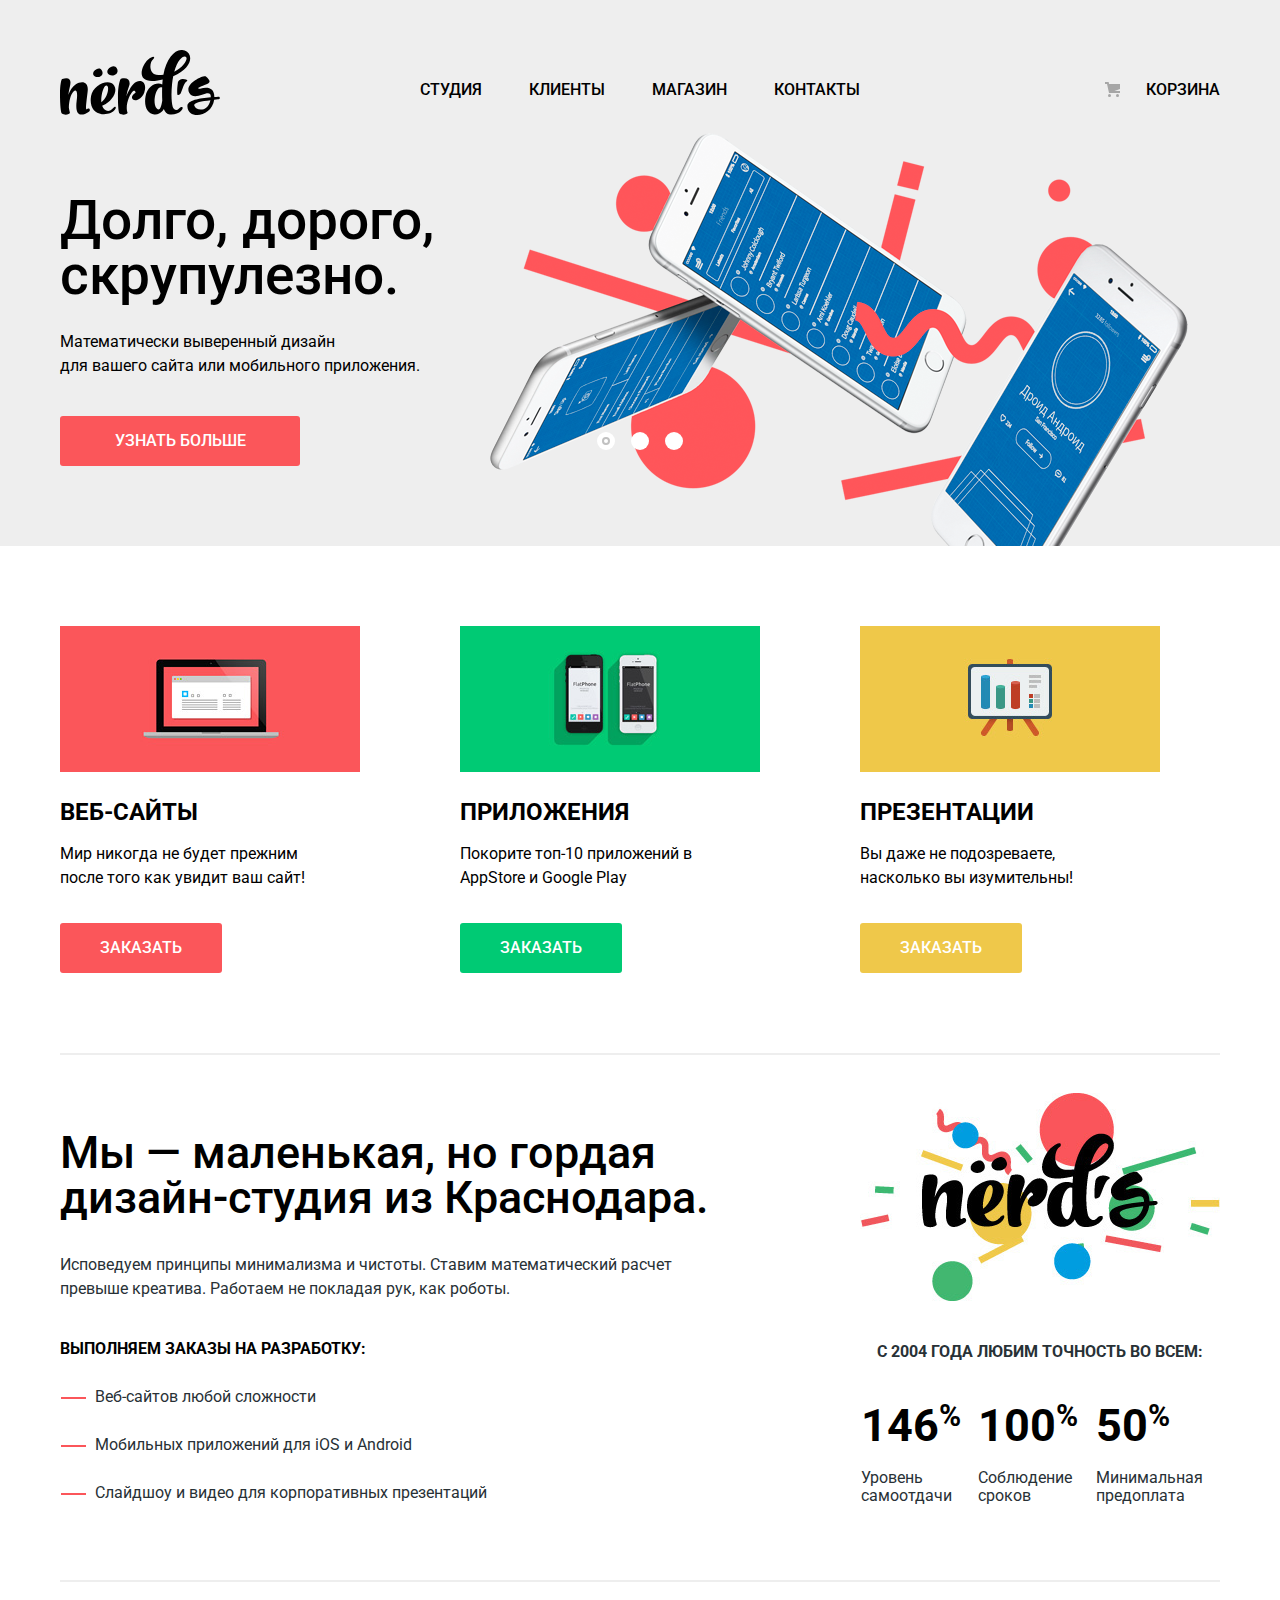
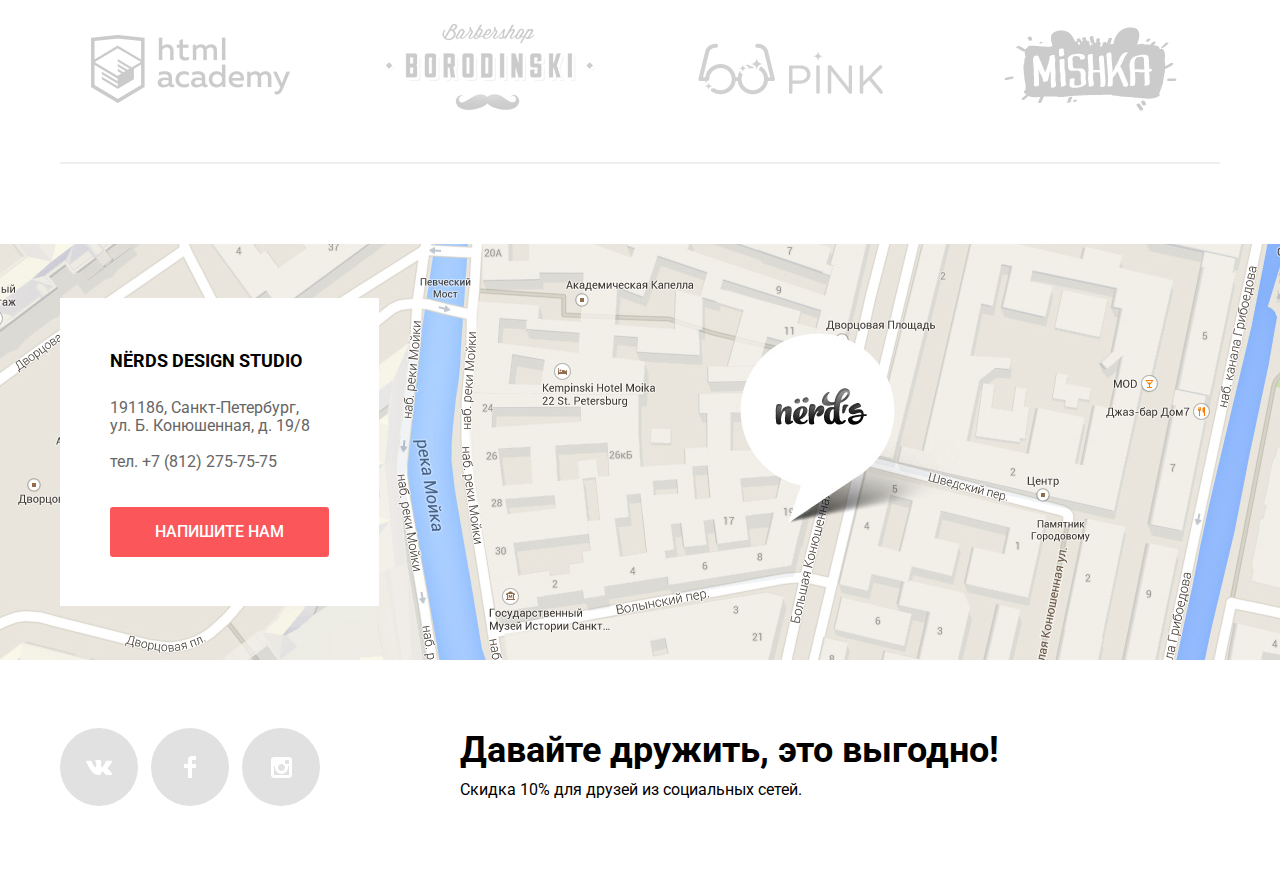
==== commit e59eae99: "Доработки для предзащиты" ====
--- a/index.html
+++ b/index.html
@@ -138,6 +138,7 @@
                         <th>Соблюдение сроков</td>
                         <th>Минимальная предоплата</th>
                     </tr>
+                    <tr>
                 </table>
         
             </section>
@@ -176,23 +177,21 @@
         <section class="contacts">
 
             <h2 class="visually-hidden">Контакты</h2>
-            
-            <div class="contacts-centering"></div>
-                <div class="map">
-                    <img src="img/map.jpg" width="1440" height="416" alt="Наш адрес на карте">
-                    <div class="write-us">
-                        <h3>NЁRDS DESIGN STUDIO</h3>
-                        <address>
-                            <p class="adress">
-                                191186, Санкт-Петербург, 
-                                ул. Б. Конюшенная, д. 19/8
-                            </p>
-                            <p class="phone">
-                            тел. +7 (812) 275-75-75
-                            </p>
-                        </address>
-                        <button class="button btn-contacts" type="button">Напишите нам</button>
-                    </div>
+             
+            <div class="map" id="makemap_canvas"></div>
+            <div class="write-us-position">
+                <div class="write-us">
+                    <h3>NЁRDS DESIGN STUDIO</h3>
+                    <address>
+                        <p class="adress">
+                            191186, Санкт-Петербург, 
+                            ул. Б. Конюшенная, д. 19/8
+                        </p>
+                        <p class="phone">
+                        тел. +7 (812) 275-75-75
+                        </p>
+                    </address>
+                    <button class="button btn-contacts" type="button">Напишите нам</button>
                 </div>
             </div>
 
@@ -245,5 +244,8 @@
             <span class="visually-hidden">Закрыть</span>
         </button>
     </section>
+
+    <script type="text/javascript" src="http://maps.google.com/maps/api/js?sensor=false"></script>
+    <script src="js/script.js"></script>
 </body>
 </html>--- a/css/style.css
+++ b/css/style.css
@@ -53,6 +53,8 @@
 .button:hover,
 .button:focus {
     background-color: #e74246;
+
+    transition: 0.3s all;
 }
 
 .button:active {
@@ -108,9 +110,15 @@
 
 .site-navigation {
     display: flex;
+    flex-wrap: wrap;
     justify-content: space-between;
     width: 440px;
     margin-top: 25px;
+    margin-right: 60px;
+}
+
+.site-navigation li:not(:last-child) {
+    margin-right: 20px;
 }
 
 .cart {
@@ -141,6 +149,8 @@
 .cart a:hover,
 .cart a:focus {
     color: #fb565a;
+
+    transition: 0.3s all;
 }
 
 .site-navigation a:active,
@@ -287,11 +297,18 @@
     padding: 16px 0;
 }
 
+.developments {
+    border-bottom: 2px solid #eeeeee;
+}
+
 .developments-list {
     display: flex;
+    justify-content: center;
+    flex-wrap: wrap;
+    max-width: 1200px; 
     padding: 80px 0;
-
-    border-bottom: 2px solid #eeeeee;
+    margin-right: -100px;
+    margin-bottom: -40px;
 }
 
 .development-item {
@@ -299,6 +316,7 @@
     flex-direction: column;
     width: 300px;
     margin-right: 100px;
+    margin-bottom: 40px;
 }
 
 .development-item h3 {
@@ -336,6 +354,8 @@
 .btn-buy-app:hover,
 .btn-buy-app:focus {
     background-color: #00bc6c;
+
+    transition: 0.3s all;
 }
 
 .btn-buy-app:active {
@@ -349,6 +369,8 @@
 .btn-buy-presentation:hover,
 .btn-buy-presentation:focus {
     background-color: #eab534;
+
+    transition: 0.3s all;
 }
 
 .btn-buy-presentation:active {
@@ -370,6 +392,7 @@
 
 .about-us {
     width: 650px;
+    margin-right: 60px;
 }
 
 .about-us b {
@@ -429,6 +452,7 @@
 .our-statistics {
     align-self: flex-end;
     width: 360px;
+    margin-top: 200px;
 
     border-collapse: collapse;
 }
@@ -469,6 +493,8 @@
 }
 
 .clients {
+    margin-bottom: 80px;
+
     border-bottom: 2px solid #eeeeee;
 }
 
@@ -500,6 +526,8 @@
 .clients-list li:hover,
 .clients-list li:focus {
     opacity: 1;
+
+    transition: 0.3s all;
 }
 
 .clients-list li:active {
@@ -507,24 +535,37 @@
 }
 
 .contacts {
-    background-color: #e9e5dc;
+    position: relative;
+    
+    min-height: 416px;
+
+    background: #e9e5dc url(../img/map.jpg) 50% 50% no-repeat;
 }
 
 .map {
+    position: absolute;
+    top: 0;
+    z-index: 98;
+
+    width: 100%;
+    height: 100%;
+}
+
+.write-us-position {
     position: relative;
 
-    width: 1440px;
-    height: 416px;
+    max-width: 1200px;
+    min-height: 416px;
     margin: 0 auto;
-    margin-top: 60px;
+    padding: 54px 20px;
+    box-sizing: border-box;
 }
 
 .write-us {
-    position: absolute;
-    top: 55px;
-    left: 140px;
-
-    min-width: 319px;
+    position: relative;
+    z-index: 99;
+
+    width: 319px;
     min-height: 308px;
     padding: 48px 50px;
     box-sizing: border-box;
@@ -535,7 +576,7 @@
 .write-us h3 {
     margin: 0;
     padding: 0;
-    margin-bottom: 20px;
+    margin-bottom: 23px;
 
     font-size: 18px;
     line-height: 30px;
@@ -554,12 +595,12 @@
 
 .write-us .adress {
     width: 210px;
-    margin-bottom: 20px;
+    margin-bottom: 18px;
 }
 
 .btn-contacts {
     min-width: 219px;
-    margin-top: 35px;
+    margin-top: 36px;
 }
 
 .main-title {
@@ -775,6 +816,8 @@
 .filter-input:not([disabled]):hover + label::before,
 .filter-input:not([disabled]):focus + label::before {
     opacity: 1;
+
+    transition: 0.3s all;
 }
 
 .btn-filter {
@@ -788,6 +831,8 @@
 .btn-filter:hover,
 .btn-filter:focus {
     background-color: #dfdfdf;
+
+    transition: 0.3s all;
 }
 
 .btn-filter:active {
@@ -863,6 +908,14 @@
 
     background: url(../img/icon-up-dir.svg) no-repeat;
     opacity: 0.3;
+}
+
+.catalog-sorting a:active,
+.direction-up:active::after,
+.direction-down:active::after,
+.catalog-sorting .sorting-type-current,
+.sorting-direction .sorting-direction-current::after {
+    opacity: 1;
 }
 
 .catalog-sorting a:hover,
@@ -872,18 +925,14 @@
 .direction-down:hover::after,
 .direction-down:focus::after {
     opacity: 0.6;
-}
-
-.catalog-sorting a:active,
-.direction-up:active::after,
-.direction-down:active::after,
-.catalog-sorting .sorting-type-current,
-.sorting-direction .sorting-direction-current::after {
-    opacity: 1;
+
+    transition: 0.3s all;
 }
 
 .catalog {
     width: 760px;
+    margin-bottom: 60px;
+    margin-left: 40px;
 }
 
 .catalog-list {
@@ -892,6 +941,7 @@
     flex-wrap: wrap;
     margin: 0;
     padding: 0;
+    margin-right: -40px;
 
     text-align: center;
     line-height: 18px;
@@ -904,6 +954,7 @@
 
     width: 360px;
     margin-bottom: 30px;
+    margin-right: 40px;
 }
 
 .catalog-item-hover {
@@ -948,8 +999,20 @@
     width: 230px;
 }
 
+@keyframes emerging {
+    0% {
+        transform: translateY(150px);
+    }
+  
+    100% {
+        transform: translateY(0);
+    }
+}
+
 .catalog-item:hover > .catalog-item-hover {
     display: block;
+
+    animation: emerging 0.5s;
 }
 
 .catalog-item-hover .button {
@@ -972,6 +1035,8 @@
 
 .catalog-item:hover > .catalog-item-image::before {
     opacity: 1;
+
+    transition: 0.5s all;
 }
 
 .pagination-list {
@@ -1003,6 +1068,7 @@
     color: #000000;
   
     background-color: #eeeeee;
+    border-radius: 3px;
 }
 
 .paginator-next-page {
@@ -1015,11 +1081,14 @@
     vertical-align: middle;
     text-transform: uppercase;
 
+    border-radius: 3px;
 }
 
 .pagination-item a:hover,
 .pagination-item a:focus {
     background-color: #dfdfdf;
+
+    transition: 0.3s all;
 }
   
 .pagination-item a:active {
@@ -1048,7 +1117,8 @@
 .main-footer {
     display: flex;
     align-items: center;
-    padding: 54px 0;
+    flex-wrap: wrap;
+    padding: 39px 20px;
 }
 
 .main-footer a {
@@ -1058,10 +1128,11 @@
 
 .footer-social {
     display: flex;
-    justify-content: space-between;
     align-items: center;
-    width: 260px;
-    padding: 0;
+    flex-wrap: wrap;
+    width: 273px;
+    padding: 0;
+    margin-left: -13px;
     margin-right: 140px;
 
     list-style: none;
@@ -1069,6 +1140,8 @@
 
 .footer-social li {
     position: relative;
+
+    margin: 13px 0;
 }
 
 .social-button::before {
@@ -1077,9 +1150,10 @@
     display: block;
     width: 78px;
     height: 78px;
+    margin-left: 13px;
+
+    background-color: #e1e1e1;
     border-radius: 50%;
-
-    background-color: #e1e1e1;
 }
 
 .social-button::after {
@@ -1107,10 +1181,14 @@
 .social-button:hover::before,
 .social-button:focus::before {
     background-color: #e74246;
+
+    transition: 0.3s all;
 }
 
 .social-button:active::before {
     background-color: #d7373b;
+
+    transition: 0.3s all;
 }
 
 .footer-social li:active > .social-button::after {
@@ -1132,10 +1210,83 @@
     font-weight: 400;
 }
 
+@keyframes bounce {
+    0% {
+        transform: translateY(-2000px);
+    }
+  
+    70% {
+        transform: translateY(30px);
+    }
+  
+    90% {
+        transform: translateY(-10px);
+    }
+  
+    100% {
+        transform: translateY(0);
+    }
+}
+  
+@keyframes shake {
+    0%,
+    100% {
+        transform: translateX(0);
+    }
+  
+    10%,
+    30%,
+    50%,
+    70%,
+    90% {
+        transform: translateX(-10px);
+    }
+  
+    20%,
+    40%,
+    60%,
+    80% {
+        transform: translateX(10px);
+    }
+}
+
+@keyframes blinking {
+    0%,
+    100% {
+        border-color: #d7dcde;
+    }
+  
+    10%,
+    30%,
+    50%,
+    70%,
+    90% {
+        border-color: #e74246;
+    }
+  
+    20%,
+    40%,
+    60%,
+    80% {
+        border-color: #d7dcde;
+    }
+}
+
+@keyframes close {
+    0% {
+        transform: translateY(0);
+    }
+  
+    100% {
+        transform: translateY(2000px);
+    }
+}
+
 .modal-write-us {
     position: fixed;
     left: 50%;
     bottom: 180px;
+    z-index: 100;
 
     display: none;
     width: 960px;
@@ -1152,6 +1303,24 @@
   
     background-color: #ffffff;
     box-shadow: 0px 20px 40px 0 rgba(0, 1, 1, 0.75);
+}
+
+.modal-show {
+    display: block;
+    
+    animation: bounce 0.6s;
+}
+
+.modal-close-animation {
+    animation: close 0.6s;
+}
+
+.modal-error {
+    animation: shake 0.6s;
+}
+
+.modal-blinking {
+    animation: blinking 0.6s;
 }
 
 .modal-write-us h2 {
